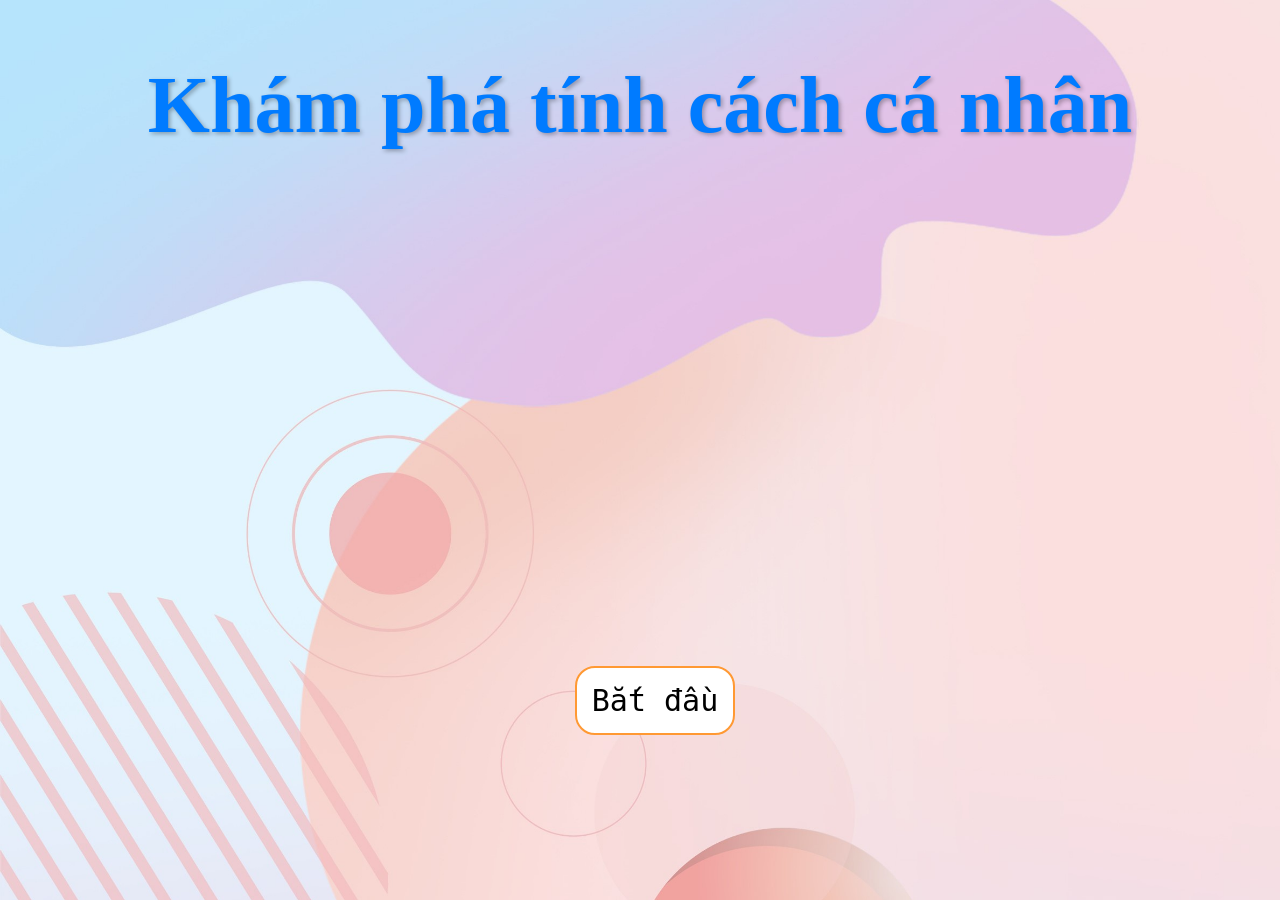
==== index.html @ fa40b41d "update" ====
<html>

    <head>
	<meta charset="UTF-8">
    <meta name="viewport" content="width=device-width, initial-scale=1">
    <title>Kiểm tra tính cách</title>
        <link rel="stylesheet" href="stylesheet.css">
        <link href="https://fonts.googleapis.com/css?family=Roboto+Slab" rel="stylesheet">
    </head>

    <body>
        <div id="wrapper" style="display: block">
            <h1 class="header">Khám phá tính cách cá nhân</h1>
            <div id="form-box">
                <a href="#" class="start-btn">Bắt đầu</a>
            </div>
        </div>

        <div class="quiz">

            <div id="info">
                <div id="score"></div>
                <div id="ques-left">Câu hỏi:1/20</div>
            </div>
            <div id="ques-view">
            </div>
            <div class="question">
            <h1>Câu hỏi</h1>
            </div>

            <div class="choice">
                <div class="options"><input type="radio" name="options" value="0" id="opt0"><label for="opt0" id="lb0">Option1</label></div>
                <div class="options"><input type="radio" name="options" value="1" id="opt1"><label for="opt1" id="lb1">Option2</label></div>
                <div class="options"><input type="radio" name="options" value="2" checked="checked" id="opt2"><label for="opt2" id="lb2">Option3</label></div>
                <div class="options"><input type="radio" name="options" value="3" id="opt3"><label for="opt3" id="lb3">Option4</label></div>
            </div>

             <div class="ans-btn">
                <button type="button" class="submit-answer">Xác nhận</button>
                 <a href="#" type="button" class="view-results">Xem kết quả</a>
            </div>

        </div>

        <div class="final-result">
            <h1>Kết quả kiểm tra tính cách</h1>
            <div class="result-area" style="height: 55%;">
<!--                <div id="chartContainer" style="    height: 200px;-->
<!--    max-width: 300px;-->
<!--    margin-left: -65px;-->
<!--    float: left;-->
<!--    margin-top: 269px;"></div>-->
                <img src="notes.png" class="note"/>
            </div>
            <div>
                <button id="restart">Làm lại</button>
            </div>
        </div>

        <script src="https://ajax.googleapis.com/ajax/libs/jquery/3.3.1/jquery.min.js"></script>
        <script src="script.js"></script>
        <script src="canvasjs.min.js"></script>
    </body>

</html>
---- stylesheet.css ----
body {
    margin: 0px;
    padding: 0px;
}

nav{
/*    background-color: blueviolet;*/
    height: 50px;
    text-align: right;
    color: #fff;
    font-family: sans-serif;
    margin: 0 auto;

}

.header {
    height: 60%;
    padding-top: 60px;
    font-size: 5em;
    font-weight: bold;
    color: #007bff;
    text-shadow: 2px 2px 4px rgba(0, 0, 0, 0.3);

}
nav li{
    display: inline-block;
    margin-right: 30px;
    padding: 15px;
    font-size: 20;
}

.mail{
    text-decoration: none;
    color: #fff;
    cursor: pointer;
}
#about{
    cursor: pointer;
}

#wrapper{
    background-image: url("background-3.jpg");
    /*background-image: url(background-1.jpg);*/
    background-size: cover;
    height: 100vh;
    text-align: center;
}

#form-box{
/*    background-color: aqua;*/
    padding:1%;
    display: flex;
    align-items: center;
    justify-content: center;
}

.start-btn{
    text-decoration: none;
    color: black;
    background-color:#fff;
    margin-left: 30px;
    border: 2px solid #FF9933;
    padding: 15px;
    border-radius: 20px;
    font-family: monospace;
    font-size: 30px;
/*    letter-spacing: 1.5px;*/
/*    font-weight: 400;*/
    transition: background-color 0.3s,border 0.2s, color 0.2s;
}

.start-btn:hover{
    background-color: #FF9933;
    color:#fff;
    cursor: pointer;
/*    width: 120px;*/
    font-size: 33px;
}

#language{
    background-color:white;
    padding:12px;
    border-radius: 5px;
    cursor:pointer;
    border:2px solid black;


}

#language:hover{
    background-color:#fff;
}

#language option{


}

.quiz{
    background-image: url("background-3.jpg");
    background-size: cover;
    height: 100vh;
    text-align: center;
}

.note {
    width: 80%;
}

#info{
    height:25px;

}

#score{
    width:50%;
    float:left;
    font-size: 25px;

}

#ques-left{
    width:50%;
    float:left;
    font-size:30px;
    margin-top: 50px;
}

#ques-view{
/*    background-color:aqua;*/
    height: 35px;
    margin-top: 10px;
    padding: 2px;
}
.ques-circle{
    float: left;
    border-radius: 50%;
    width: 35px;
    height: 90%;
    margin-left: 10px;
    margin-top: 10px;
}
.correct{
    background-color: #2ecc71;
}
.incorrect{
    background-color: #fc5c65;
    color: #fff;
}

.question{
/*    background-color: antiquewhite;*/
    font-family: 'Roboto Slab', sans-serif;
    letter-spacing: .13em;
}
.options{
    display: inline-block;
    margin-left: 30%;
    font-size: 25px;
    font-weight: 100;
    margin-top: 20px;
    text-align: left;
    width: 100%;
}

 input[type=radio] {
     border: 5px solid white;
     width: 20px;
     height: 1.3em;
     float: left;
     margin-top: 7px;
}

.ans-btn{
    display: flex;
    align-items: center;
    justify-content: center;
    padding: 2%;
}

.submit-answer{
    background-color:white;
    border: 2px solid #FF9933;
    padding: 15px;
    font-size: 20px;
    border-radius: 20px;
    font-family: monospace;
    transition: background-color 0.3s,border 0.2s, color 0.2s;
}

.submit-answer:hover{

    background-color: #FF9933;
    padding: 16px;
    color: #fff;
    cursor: pointer;
    border-radius: 20px;
}

.view-results{
    text-decoration: none;
    color: black;
    background-color:white;
    border: 2px solid #FF9933;
    padding: 15px;
    border-radius: 20px;
    font-family: monospace;
    transition: background-color 0.3s,border 0.2s, color 0.2s;
    font-size: 35px;
}

.view-results:hover{
    background-color: #FF9933;
    padding: 16px;
    color: #fff;
    cursor: pointer;
    border-radius: 20px;
}

.choice {
    width: 95%;
    height: 50%;
}

/*Final Results*/

.final-result{

    text-align: center;
    padding: 10px;
    font-size: 1.5em;
    height: 100vh;
}
.solved-ques-no{
    padding: 10px;
}

.right-wrong{
    padding: 10px;
}
.remark{
    padding: 5%
}
#restart{
    background-color:#ff9933;
    border: 2px solid #FF9933;
    padding: 15px;
    border-radius: 20px;
    font-size: 80%;
    transition: background-color 0.3s,border 0.2s, color 0.2s;
}

#restart:hover{
    background-color: #FF9933;
    color:#fff;
    cursor: pointer;
/*    width: 120px;*/
    font-size: 90%;
}


@media only screen and (max-width: 1250px) {
    .options{
        margin-left: 8%
    }
}

@media only screen and (max-width: 850px) {
    .options{
        margin-left: 4%;
    }
}

@media only screen and (max-width: 650px) {
    .options{
        display: block;
        margin-top: 3%;

    }
}

@media only screen and (max-width: 550px) {
    .options{
        margin-top: 3%;

    }

    .start-btn{
        display: block;
        margin-top: 25px;
        margin-left: 0px;
    }

    #language{
        display: block;
    }
}

.result-area {
    width: 100%;
    display: inline-block;
}

#chartContainer {
    float: left;
}
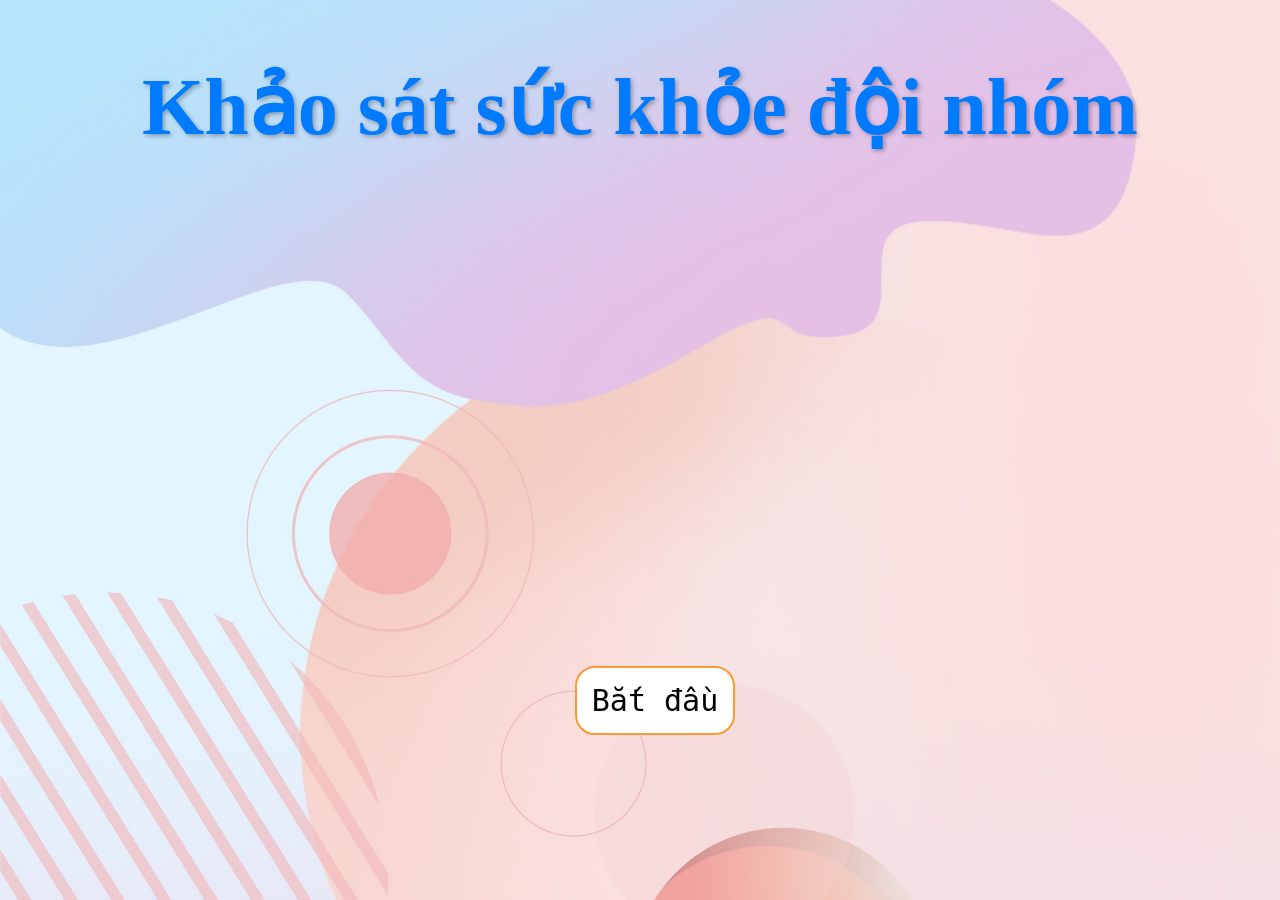
==== commit 394bd889: "khao sat suc khoe doi nhom" ====
--- a/index.html
+++ b/index.html
@@ -3,14 +3,14 @@
     <head>
 	<meta charset="UTF-8">
     <meta name="viewport" content="width=device-width, initial-scale=1">
-    <title>Kiểm tra tính cách</title>
+    <title>Khảo sát sức khỏe đội nhóm</title>
         <link rel="stylesheet" href="stylesheet.css">
         <link href="https://fonts.googleapis.com/css?family=Roboto+Slab" rel="stylesheet">
     </head>
 
     <body>
         <div id="wrapper" style="display: block">
-            <h1 class="header">Khám phá tính cách cá nhân</h1>
+            <h1 class="header">Khảo sát sức khỏe đội nhóm</h1>
             <div id="form-box">
                 <a href="#" class="start-btn">Bắt đầu</a>
             </div>
@@ -20,19 +20,17 @@
 
             <div id="info">
                 <div id="score"></div>
-                <div id="ques-left">Câu hỏi:1/20</div>
+                <div id="ques-left">Câu hỏi:1/40</div>
             </div>
             <div id="ques-view">
             </div>
             <div class="question">
-            <h1>Câu hỏi</h1>
+            <h1 class="question-text">Câu hỏi</h1>
             </div>
 
             <div class="choice">
-                <div class="options"><input type="radio" name="options" value="0" id="opt0"><label for="opt0" id="lb0">Option1</label></div>
-                <div class="options"><input type="radio" name="options" value="1" id="opt1"><label for="opt1" id="lb1">Option2</label></div>
-                <div class="options"><input type="radio" name="options" value="2" checked="checked" id="opt2"><label for="opt2" id="lb2">Option3</label></div>
-                <div class="options"><input type="radio" name="options" value="3" id="opt3"><label for="opt3" id="lb3">Option4</label></div>
+                <div class="options"><input type="radio" name="options" value="0" id="opt0"><label for="opt0" id="lb0">Có</label></div>
+                <div class="options"><input type="radio" name="options" value="1" id="opt1"><label for="opt1" id="lb1">Không</label></div>
             </div>
 
              <div class="ans-btn">
@@ -43,14 +41,11 @@
         </div>
 
         <div class="final-result">
-            <h1>Kết quả kiểm tra tính cách</h1>
-            <div class="result-area" style="height: 55%;">
-<!--                <div id="chartContainer" style="    height: 200px;-->
-<!--    max-width: 300px;-->
-<!--    margin-left: -65px;-->
-<!--    float: left;-->
-<!--    margin-top: 269px;"></div>-->
-                <img src="notes.png" class="note"/>
+            <h1>Kết quả sức khỏe đội nhóm</h1>
+            <div class="result-area" style="height: 65%;">
+                <div id="radarChart" style="height: 350px; max-width: 920px;">
+                    <canvas id="canvas"></canvas>
+                </div>
             </div>
             <div>
                 <button id="restart">Làm lại</button>
@@ -58,8 +53,8 @@
         </div>
 
         <script src="https://ajax.googleapis.com/ajax/libs/jquery/3.3.1/jquery.min.js"></script>
+        <script src="chart.js"></script>
         <script src="script.js"></script>
-        <script src="canvasjs.min.js"></script>
     </body>
 
 </html>
--- a/stylesheet.css
+++ b/stylesheet.css
@@ -54,6 +54,11 @@
     justify-content: center;
 }
 
+.question-text {
+    width: 50%;
+    margin: auto;
+}
+
 .start-btn{
     text-decoration: none;
     color: black;
@@ -83,18 +88,12 @@
     border-radius: 5px;
     cursor:pointer;
     border:2px solid black;
-
-
 }
 
 #language:hover{
     background-color:#fff;
 }
 
-#language option{
-
-
-}
 
 .quiz{
     background-image: url("background-3.jpg");
@@ -104,7 +103,8 @@
 }
 
 .note {
-    width: 80%;
+    width: 70%;
+    float: right;
 }
 
 #info{
@@ -152,6 +152,7 @@
 /*    background-color: antiquewhite;*/
     font-family: 'Roboto Slab', sans-serif;
     letter-spacing: .13em;
+    display: inline-block;
 }
 .options{
     display: inline-block;
@@ -219,7 +220,7 @@
 
 .choice {
     width: 95%;
-    height: 50%;
+    height: 40%;
 }
 
 /*Final Results*/
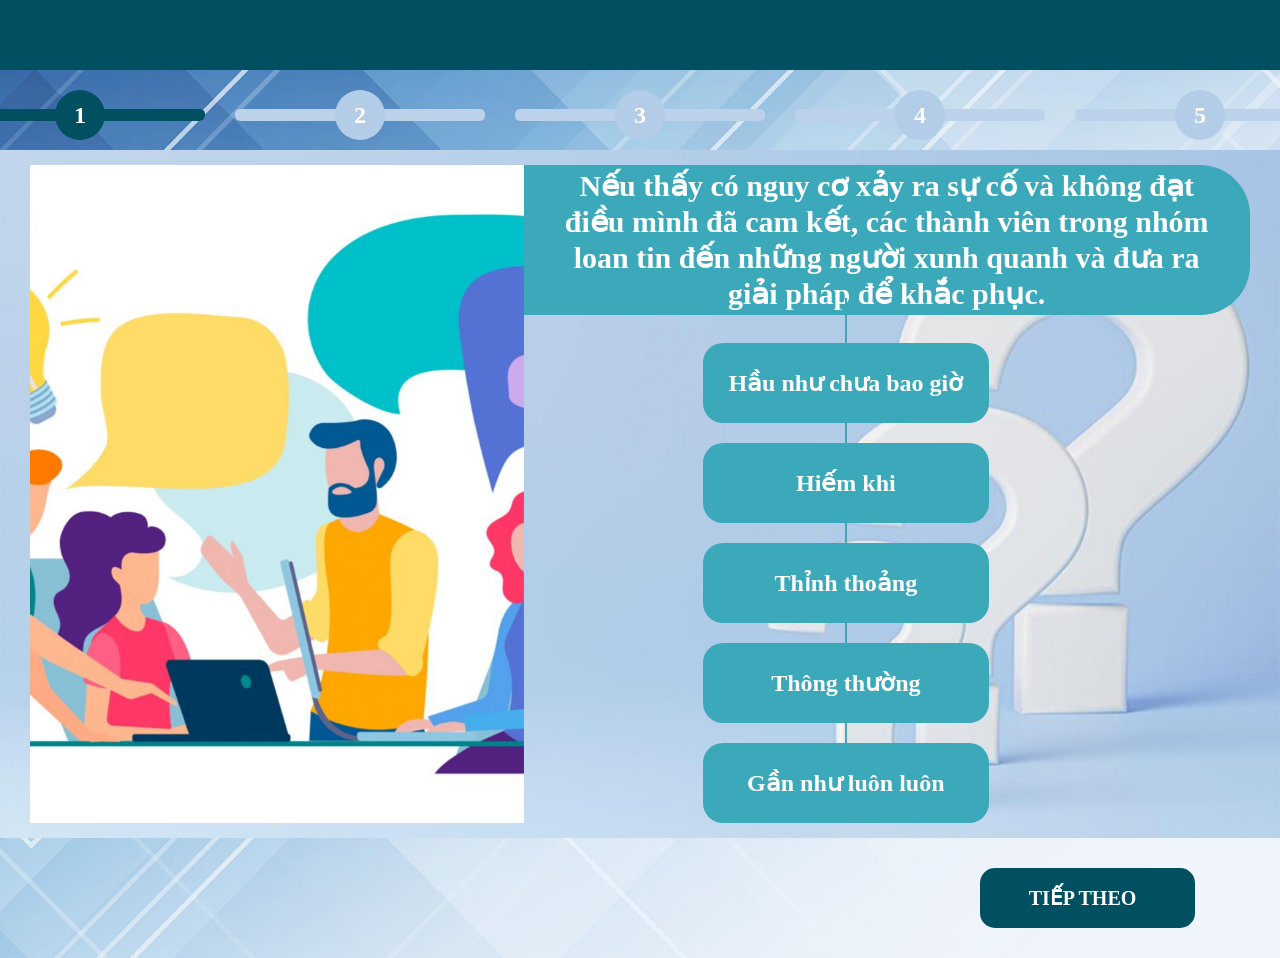
==== commit 7a8cfc72: "change the name file" ====
--- a/index.html
+++ b/index.html
@@ -1,60 +1,327 @@
-<html>
-
-    <head>
-	<meta charset="UTF-8">
-    <meta name="viewport" content="width=device-width, initial-scale=1">
-    <title>Khảo sát sức khỏe đội nhóm</title>
-        <link rel="stylesheet" href="stylesheet.css">
-        <link href="https://fonts.googleapis.com/css?family=Roboto+Slab" rel="stylesheet">
-    </head>
-
-    <body>
-        <div id="wrapper" style="display: block">
-            <h1 class="header">Khảo sát sức khỏe đội nhóm</h1>
-            <div id="form-box">
-                <a href="#" class="start-btn">Bắt đầu</a>
-            </div>
-        </div>
-
-        <div class="quiz">
-
-            <div id="info">
-                <div id="score"></div>
-                <div id="ques-left">Câu hỏi:1/40</div>
-            </div>
-            <div id="ques-view">
-            </div>
-            <div class="question">
-            <h1 class="question-text">Câu hỏi</h1>
-            </div>
-
-            <div class="choice">
-                <div class="options"><input type="radio" name="options" value="0" id="opt0"><label for="opt0" id="lb0">Có</label></div>
-                <div class="options"><input type="radio" name="options" value="1" id="opt1"><label for="opt1" id="lb1">Không</label></div>
-            </div>
-
-             <div class="ans-btn">
-                <button type="button" class="submit-answer">Xác nhận</button>
-                 <a href="#" type="button" class="view-results">Xem kết quả</a>
-            </div>
-
-        </div>
-
-        <div class="final-result">
-            <h1>Kết quả sức khỏe đội nhóm</h1>
-            <div class="result-area" style="height: 65%;">
-                <div id="radarChart" style="height: 350px; max-width: 920px;">
-                    <canvas id="canvas"></canvas>
-                </div>
-            </div>
-            <div>
-                <button id="restart">Làm lại</button>
-            </div>
-        </div>
-
-        <script src="https://ajax.googleapis.com/ajax/libs/jquery/3.3.1/jquery.min.js"></script>
-        <script src="chart.js"></script>
-        <script src="script.js"></script>
-    </body>
-
+<!DOCTYPE html>
+<html lang="en">
+<head>
+    <meta http-equiv="Content-Type" content="text/html; charset=UTF-8">
+
+    <meta name="viewport" content="width=device-width, initial-scale=1.0">
+    <title>Khảo sát - GemGlobal</title>
+    <!-- Bootstrap -->
+    <link rel="stylesheet" href="./Quiz_files/bootstrap.min.css">
+
+    <!-- Font Awesome -->
+<!--    <link rel="stylesheet" href="./Quiz_files/all-font-aware.min.css">-->
+
+    <!-- Custom Style -->
+    <link rel="stylesheet" href="./Quiz_files/style.css">
+
+    <!-- animation -->
+    <link rel="stylesheet" href="./Quiz_files/animation.css">
+
+    <!-- Responsive -->
+    <link rel="stylesheet" href="./Quiz_files/responsive.css">
+    <!-- thankyou -->
+    <link rel="stylesheet" href="./Quiz_files/thankyou.css">
+<body>
+<main class="overflow-hidden">
+    <!-- Header -->
+    <header>
+        <a href="https://gemglobal.edu.vn/" class="logo">
+            <img src="https://gemglobal.edu.vn/wp-content/uploads/2022/12/gem.png" alt="">
+        </a>
+    </header>
+    <section class="stepBarArea">
+
+        <!-- Step Bar -->
+        <div class="stepsBar">
+            <div class="stepSingle active">
+                <span>1</span>
+                <div class="bar">
+                    <div class="fill"></div>
+                </div>
+            </div>
+            <div class="stepSingle">
+                <span>2</span>
+                <div class="bar">
+                    <div class="fill"></div>
+                </div>
+            </div>
+            <div class="stepSingle">
+                <span>3</span>
+                <div class="bar">
+                    <div class="fill"></div>
+                </div>
+            </div>
+            <div class="stepSingle">
+                <span>4</span>
+                <div class="bar">
+                    <div class="fill"></div>
+                </div>
+            </div>
+            <div class="stepSingle">
+                <span>5</span>
+                <div class="bar">
+                    <div class="fill"></div>
+                </div>
+            </div>
+        </div>
+    </section>
+
+    <!-- Steps Start -->
+    <section class="steps">
+        <div class="row">
+            <!-- Side Image -->
+            <div class="col-md-5 tab-none">
+                <div class="sideImg">
+                    <img src="./Quiz_files/teamwork.jpg" alt="Avatar">
+                </div>
+            </div>
+            <div class="col-md-7">
+                <!-- Form Start -->
+                <form novalidate="" onsubmit="return false" class="show-section" id="stepForm">
+                    <!-- Step 1 -->
+                    <fieldset id="step1" style="">
+                        <!-- QUestion -->
+                        <h1 class="question">
+                            Nếu thấy có nguy cơ xảy ra sự cố và không đạt điều mình đã cam kết, các thành viên trong
+                            nhóm loan tin đến những người xunh quanh và đưa ra giải pháp để khắc phục.
+                        </h1>
+
+                        <!-- Options -->
+                        <div class="options">
+                            <div class="option animate first-option">
+                                <input type="radio" name="op1" value="never">
+                                <label>Hầu như chưa bao giờ</label>
+                            </div>
+                            <div class="option animate delay-100">
+                                <input type="radio" name="op1" value="rarely">
+                                <label>Hiếm khi</label>
+                            </div>
+                            <div class="option animate delay-200">
+                                <input type="radio" name="op1" value="sometimes">
+                                <label>Thỉnh thoảng</label>
+                            </div>
+                            <div class="option animate delay-300">
+                                <input type="radio" name="op1" value="usually">
+                                <label>Thông thường</label>
+                            </div>
+                            <div class="option animate delay-400">
+                                <input type="radio" name="op1" value="always">
+                                <label>Gần như luôn luôn</label>
+                            </div>
+                        </div>
+                    </fieldset>
+
+                    <!-- Step 2 -->
+                    <fieldset id="step2" style="display: none;">
+                        <!-- QUestion -->
+                        <h1 class="question">Các thành viên trong nhóm sẵn sàng đặt câu hỏi về mức độ cam kết / sự nhận
+                            trách nhiệm của thành viên khác</h1>
+
+                        <!-- Options -->
+                        <div class="options">
+                            <div class="option animate first-option">
+                                <input type="radio" name="op1" value="never">
+                                <label>Hầu như chưa bao giờ</label>
+                            </div>
+                            <div class="option animate delay-100">
+                                <input type="radio" name="op1" value="rarely">
+                                <label>Hiếm khi</label>
+                            </div>
+                            <div class="option animate delay-200">
+                                <input type="radio" name="op1" value="sometimes">
+                                <label>Thỉnh thoảng</label>
+                            </div>
+                            <div class="option animate delay-300">
+                                <input type="radio" name="op1" value="usually">
+                                <label>Thông thường</label>
+                            </div>
+                            <div class="option animate delay-400">
+                                <input type="radio" name="op1" value="always">
+                                <label>Gần như luôn luôn</label>
+                            </div>
+                        </div>
+                    </fieldset>
+                    <!-- Step 3 -->
+                    <fieldset id="step3" style="display: none;">
+                        <!-- QUestion -->
+                        <h1 class="question">
+                            Các thành viên trong nhóm có cảm thấy chịu trách nhiệm về kết quả chung của nhóm.
+                        </h1>
+
+                        <!-- Options -->
+                        <div class="options">
+                            <div class="option animate first-option">
+                                <input type="radio" name="op1" value="never">
+                                <label>Hầu như chưa bao giờ</label>
+                            </div>
+                            <div class="option animate delay-100">
+                                <input type="radio" name="op1" value="rarely">
+                                <label>Hiếm khi</label>
+                            </div>
+                            <div class="option animate delay-200">
+                                <input type="radio" name="op1" value="sometimes">
+                                <label>Thỉnh thoảng</label>
+                            </div>
+                            <div class="option animate delay-300">
+                                <input type="radio" name="op1" value="usually">
+                                <label>Thông thường</label>
+                            </div>
+                            <div class="option animate delay-400">
+                                <input type="radio" name="op1" value="always">
+                                <label>Gần như luôn luôn</label>
+                            </div>
+                        </div>
+                    </fieldset>
+
+                    <!-- Step 4 -->
+                    <fieldset id="step4" style="display: none;">
+                        <!-- QUestion -->
+                        <h1 class="question">Nhóm trưởng/ các thành viên trong nhóm khuyến khich/ ghi nhận việc phản hồi
+                            cởi mở và trao đổi thắng thắn.</h1>
+
+                        <!-- Options -->
+                        <div class="options">
+                            <div class="option animate first-option">
+                                <input type="radio" name="op1" value="never">
+                                <label>Hầu như chưa bao giờ</label>
+                            </div>
+                            <div class="option animate delay-100">
+                                <input type="radio" name="op1" value="rarely">
+                                <label>Hiếm khi</label>
+                            </div>
+                            <div class="option animate delay-200">
+                                <input type="radio" name="op1" value="sometimes">
+                                <label>Thỉnh thoảng</label>
+                            </div>
+                            <div class="option animate delay-300">
+                                <input type="radio" name="op1" value="usually">
+                                <label>Thông thường</label>
+                            </div>
+                            <div class="option animate delay-400">
+                                <input type="radio" name="op1" value="always">
+                                <label>Gần như luôn luôn</label>
+                            </div>
+                        </div>
+                    </fieldset>
+                    <!-- Step 5 -->
+                    <fieldset id="step5" style="display: none;">
+                        <!-- QUestion -->
+                        <h1 class="question">
+                            Nếu thấy có nguy cơ xảy ra sự cố và không đạt điều mình đã cam kết, các thành viên trong
+                            nhóm loan tin đến những người xunh quanh và đưa ra giải pháp để khắc phục.
+                        </h1>
+
+                        <!-- Options -->
+                        <div class="options">
+                            <div class="option animate first-option">
+                                <input type="radio" name="op1" value="never">
+                                <label>Hầu như chưa bao giờ</label>
+                            </div>
+                            <div class="option animate delay-100">
+                                <input type="radio" name="op1" value="rarely">
+                                <label>Hiếm khi</label>
+                            </div>
+                            <div class="option animate delay-200">
+                                <input type="radio" name="op1" value="sometimes">
+                                <label>Thỉnh thoảng</label>
+                            </div>
+                            <div class="option animate delay-300">
+                                <input type="radio" name="op1" value="usually">
+                                <label>Thông thường</label>
+                            </div>
+                            <div class="option animate delay-400">
+                                <input type="radio" name="op1" value="always">
+                                <label>Gần như luôn luôn</label>
+                            </div>
+                        </div>
+                    </fieldset>
+                </form>
+            </div>
+        </div>
+    </section>
+
+    <!-- Footer -->
+    <footer>
+        <!-- Step 1 Next Prev -->
+        <div class="nextPrev" style="">
+            <button type="button" class="next" id="step1btn">
+                Tiếp theo<i class="fa-solid fa-arrow-right"></i>
+            </button>
+        </div>
+        <!-- Step 2 Next Prev -->
+        <div class="nextPrev" style="display: none;">
+            <button type="button" class="prev">
+                <i class="fa-solid fa-arrow-left"></i>Quay lại
+            </button>
+            <button type="button" class="next" id="step2btn">
+                Tiếp theo<i class="fa-solid fa-arrow-right"></i>
+            </button>
+        </div>
+        <!-- Step 3 Next Prev -->
+        <div class="nextPrev" style="display: none;">
+            <button type="button" class="prev">
+                <i class="fa-solid fa-arrow-left"></i>Quay lại
+            </button>
+            <button type="button" class="next" id="step3btn">
+                Tiếp theo<i class="fa-solid fa-arrow-right"></i>
+            </button>
+        </div>
+        <!-- Step 4 Next Prev -->
+        <div class="nextPrev" style="display: none;">
+            <button type="button" class="prev">
+                <i class="fa-solid fa-arrow-left"></i>Quay lại
+            </button>
+            <button type="button" class="next" id="step4btn">
+                Tiếp theo<i class="fa-solid fa-arrow-right"></i>
+            </button>
+        </div>
+        <!-- Step 5 Next Prev -->
+        <div class="nextPrev" style="display: none;">
+            <button type="button" class="prev">
+                <i class="fa-solid fa-arrow-left"></i>Quay lại
+            </button>
+            <button type="button" class="next" id="sub">
+                Submit<svg xmlns="http://www.w3.org/2000/svg" viewBox="0 0 448 512"><!--!Font Awesome Free 6.5.1 by @fontawesome - https://fontawesome.com License - https://fontawesome.com/license/free Copyright 2024 Fonticons, Inc.--><path d="M438.6 278.6c12.5-12.5 12.5-32.8 0-45.3l-160-160c-12.5-12.5-32.8-12.5-45.3 0s-12.5 32.8 0 45.3L338.8 224 32 224c-17.7 0-32 14.3-32 32s14.3 32 32 32l306.7 0L233.4 393.4c-12.5 12.5-12.5 32.8 0 45.3s32.8 12.5 45.3 0l160-160z"/></svg>
+            </button>
+        </div>
+    </footer>
+</main>
+
+<!-- result -->
+<div class="loadingresult">
+    <img src="./Quiz_files/loading.gif" alt="loading">
+</div>
+
+<div class="thankyou-page">
+    <header class="thankyouheader">
+        <h2>Quiz has been taken</h2>
+    </header>
+    <main class="thankyou-page-inner">
+        <img src="./Quiz_files/thankyou-check.png" alt="">
+        <span>Your answer has been submitted</span>
+        <h1>Thankyou for taking Quiz</h1>
+        <div class="subscribe">
+            <input type="text" placeholder="Your Email">
+            <button type="button">subscribe now</button>
+        </div>
+    </main>
+</div>
+
+<!-- Errors -->
+<div id="error"></div>
+
+<!-- Bootstrap JS -->
+<script src="./Quiz_files/bootstrap.min.js.download"></script>
+
+<!-- jQuery -->
+<script src="./Quiz_files/jquery-3.7.1.min.js.download"></script>
+
+<!-- ThankyouJS -->
+<script src="./Quiz_files/thankyou.js.download"></script>
+
+<!-- Custom JS -->
+<script src="./Quiz_files/custom.js.download"></script>
+
+
+</body>
 </html>
--- a/Quiz_files/style.css
+++ b/Quiz_files/style.css
@@ -0,0 +1,279 @@
+
+:root {
+    --primary-color: #005061;
+    --text-color: rgb(0, 0, 0);
+}
+
+body {
+    width: 100%;
+    height: auto;
+    font-family: "SF Pro Display";
+}
+
+main {
+    width: 100%;
+    min-height: 100vh;
+    background-image: url(../Quiz_files/bg.png);
+    background-color: rgb(179, 206, 233);
+    background-size: cover;
+    position: relative;
+    display: flex;
+    flex-direction: column;
+}
+
+header,
+footer {
+    width: 100%;
+    padding: 0 85px;
+}
+
+header {
+    min-height: 70px;
+    display: grid;
+    place-content: center;
+    justify-content: start;
+    background: var(--primary-color);
+}
+
+.stepsBar {
+    width: 100%;
+    display: flex;
+    gap: 30px;
+    justify-content: center;
+    align-items: center;
+    margin-top: 10px;
+}
+
+.stepsBar .stepSingle {
+    width: 250px;
+    height: auto;
+    position: relative;
+}
+
+.stepSingle span {
+    border-radius: 50%;
+    background-color: rgb(179, 205, 232);
+    width: 50px;
+    height: 50px;
+    position: absolute;
+    top: 50%;
+    left: 50%;
+    transform: translate(-50%, -50%);
+    display: grid;
+    place-content: center;
+    font-size: 24px;
+    font-family: "SF Pro Display";
+    color: rgb(255, 255, 255);
+    font-weight: bold;
+    transition: 0.5s cubic-bezier(0.445, 0.05, 0.55, 0.95);
+}
+
+.stepSingle .bar {
+    width: 100%;
+    border-radius: 5px;
+    background-color: rgb(188, 210, 234);
+    height: 12px;
+}
+
+.bar .fill {
+    width: 0%;
+    margin: 0 auto;
+    background-color: var(--primary-color);
+    border-radius: inherit;
+    height: 100%;
+    transition: 0.5s cubic-bezier(0.445, 0.05, 0.55, 0.95);
+}
+
+.active .bar .fill {
+    width: 100% !important;
+}
+
+.active span {
+    background-color: var(--primary-color);
+}
+
+.steps {
+    flex: 1;
+    width: 100%;
+    height: 100%;
+    background-image: url(../Quiz_files/opBG.jpg);
+    background-size: cover;
+}
+
+.sideImg {
+    width: 100%;
+    height: 100%;
+    position: relative;
+    z-index: 100;
+}
+
+.sideImg img {
+    width: 100%;
+    height: 100%;
+    object-fit: cover;
+}
+
+form {
+    width: 100%;
+}
+
+.question {
+    --left-minus: -25px;
+    background-color: rgb(59, 169, 186);
+    width: calc(100% - var(--left-minus));
+    height: 135px;
+    border-top-right-radius: 50px;
+    border-bottom-right-radius: 50px;
+    display: grid;
+    place-content: center;
+    text-align: center;
+    position: relative;
+    left: var(--left-minus);
+    padding: 0 40px;
+    font-size: 20px;
+    font-family: "SF Pro Display";
+    color: rgb(255, 255, 255);
+    font-weight: 800;
+}
+
+.options {
+    display: flex;
+    align-items: center;
+    justify-content: space-between;
+    flex-wrap: wrap;
+    width: 80%;
+    margin: 0 auto;
+}
+
+.options .option {
+    position: relative;
+    display: grid;
+    place-content: center;
+    margin-top: 15px;
+    width: 51%;
+    height: 45px;
+    text-align: center;
+    margin-left: 15%;
+}
+
+.option::before {
+    content: "";
+    position: absolute;
+    top: -15px;
+    left: 50%;
+    transform: translate(-50%, 0);
+    background-color: rgb(59, 169, 186);
+    width: 2px;
+    height: 30px;
+    z-index: 10;
+}
+
+.option.first-option::before {
+    top: -40px;
+    height: 40px;
+}
+
+.options input {
+    -webkit-appearance: none;
+    position: absolute;
+    top: 0;
+    left: 0;
+    width: 100%;
+    height: 100%;
+    border-radius: 20px;
+    background-color: rgb(59, 169, 186);
+    cursor: pointer;
+    z-index: 20;
+    border: solid 2px transparent;
+
+    transition: 0.5s;
+}
+
+.option label {
+    font-size: 19px;
+    position: relative;
+    font-family: "SF Pro Display";
+    color: rgb(255, 255, 255);
+    font-weight: bold;
+    z-index: 30;
+    transition: 0.5s;
+    pointer-events: none;
+}
+
+.options input:checked {
+    border-color: var(--primary-color);
+}
+
+.options input:checked ~ label {
+    color: var(--primary-color);
+}
+
+footer {
+    min-height: 120px;
+    display: grid;
+    align-content: center;
+}
+
+.nextPrev {
+    display: inline-block;
+    width: 100%;
+    height: auto;
+}
+
+.prev {
+    float: left;
+    border-radius: 15px;
+}
+.next {
+    float: right;
+    border-radius: 15px;
+}
+
+.nextPrev button {
+    background-color: rgb(255, 255, 255);
+    width: 215px;
+    height: 60px;
+    font-size: 20px;
+    color: rgb(124, 120, 120);
+    font-weight: bold;
+    border: 0;
+    text-transform: uppercase;
+}
+
+.nextPrev button.next {
+    background-color: var(--primary-color);
+    color: rgb(255, 255, 255);
+}
+
+.nextPrev button.prev i {
+    margin-right: 10px;
+}
+
+.nextPrev button.next i {
+    margin-left: 10px;
+}
+
+.nextPrev button i {
+    transition: 0.5s;
+}
+
+.nextPrev button.prev:hover i {
+    transform: translateX(-10px);
+}
+
+.nextPrev button.next:hover i {
+    transform: translateX(10px);
+}
+
+#error {
+    position: fixed;
+    top: 20px;
+    left: 20px;
+    z-index: 1000000000;
+}
+
+.stepBarArea {
+    min-height: 80px;
+    display: grid;
+    place-content: center;
+}
--- a/Quiz_files/animation.css
+++ b/Quiz_files/animation.css
@@ -0,0 +1,58 @@
+.animate {
+    animation: slideLeft 1s forwards cubic-bezier(0.77, 0, 0.175, 1);
+    opacity: 0;
+}
+
+@keyframes slideLeft {
+    from {
+        opacity: 0;
+        transform: translateX(-100%);
+    }
+    to {
+        opacity: 1;
+        transform: translateX(0);
+    }
+}
+
+.animateReverse {
+    animation: slideLeftReverse 1s forwards cubic-bezier(0.77, 0, 0.175, 1);
+    opacity: 1;
+}
+
+@keyframes slideLeftReverse {
+    to {
+        opacity: 0;
+        transform: translateX(100%);
+    }
+    from {
+        opacity: 1;
+        transform: translateX(0);
+    }
+}
+
+.delay-100 {
+    animation-delay: 100ms;
+}
+
+.delay-200 {
+    animation-delay: 200ms;
+}
+
+.delay-300 {
+    animation-delay: 300ms;
+}
+
+.questionMark {
+    animation: reveal 1s forwards cubic-bezier(0.25, 0.46, 0.45, 0.94);
+}
+
+@keyframes reveal {
+    from {
+        transform: scale(0);
+        opacity: 0;
+    }
+    to {
+        transform: scale(1);
+        opacity: 1;
+    }
+}
--- a/Quiz_files/responsive.css
+++ b/Quiz_files/responsive.css
@@ -0,0 +1,134 @@
+@media (min-width: 1600px) {
+}
+
+@media (max-width: 1440px) {
+    .stepSingle {
+        width: 230px;
+    }
+
+    .steps {
+        padding: 15px 30px;
+    }
+
+    .question {
+        height: 150px;
+        font-size: 30px;
+    }
+
+    .options .option {
+        margin-top: 20px;
+        height: 80px;
+    }
+
+    .option label {
+        font-size: 24px;
+    }
+
+    .options .option::before {
+        height: 45px;
+        top: -45px;
+    }
+}
+
+@media (max-width: 1200px) {
+    .stepsBar .stepSingle {
+        width: 150px;
+    }
+
+    .stepSingle span {
+        font-size: 18px;
+        width: 35px;
+        height: 35px;
+    }
+
+    .question {
+        height: 100px;
+        font-size: 24px;
+    }
+
+    .options .option {
+        margin-top: 10px;
+        height: 60px;
+    }
+
+    .option label {
+        font-size: 18px;
+    }
+
+    .options .option::before {
+        height: 35px;
+        top: -35px;
+    }
+}
+
+@media (max-width: 992px) {
+    .question {
+        font-size: 20px;
+    }
+}
+
+@media (max-width: 768px) {
+    .tab-none {
+        display: none;
+    }
+
+    form {
+        width: 100%;
+    }
+
+    .question {
+        border-radius: 50px;
+        --left-minus: 0px;
+    }
+
+    .stepsBar .stepSingle {
+        width: 100px;
+    }
+}
+
+@media (max-width: 576px) {
+    header {
+        min-height: 100px;
+    }
+
+    header,
+    footer {
+        padding: 10px;
+    }
+
+    .stepsBar .stepSingle {
+        width: 80px;
+    }
+
+    .stepSingle span {
+        font-size: 15px;
+        width: 25px;
+        height: 25px;
+    }
+}
+
+@media (max-width: 480px) {
+    .steps {
+        padding: 20px 0;
+    }
+
+    .options {
+        width: 95%;
+    }
+
+    .nextPrev {
+        flex-wrap: wrap;
+    }
+
+    .nextPrev button {
+        width: 100%;
+    }
+
+    .stepsBar .stepSingle {
+        width: 30px;
+    }
+
+    .stepsBar {
+        gap: 15px;
+    }
+}
--- a/Quiz_files/thankyou.css
+++ b/Quiz_files/thankyou.css
@@ -0,0 +1,203 @@
+.loadingresult
+{
+    position: absolute;
+    top: 0;
+    left: 0;
+    width: 100%;
+    height: 100%;
+    background-color: rgba(226, 226, 226, 0.8);
+    z-index: 100000;
+    transition: 0.5s;
+    display: grid;
+    place-content: center;
+    text-align: center;
+    display: none;
+}
+
+.thankyou-page
+{
+    display: flex;
+    flex-direction: column;
+    min-height: 100vh;
+    background-image: url(../images/bg.jpg);
+    background-size: cover;
+    width: 100%;
+
+    clip-path: circle(0.0% at 50% 50%);
+    pointer-events: none;
+    visibility: hidden;
+    transition: 1s;
+    position: absolute;
+    left: 0;
+    top: 0;
+    z-index: -9999999999;
+    width: 100%;
+    height: 100%;
+}
+
+.thankyou_show
+{
+    pointer-events: all;
+    clip-path: circle(70.7% at 50% 50%);
+    visibility: visible;
+    z-index: 999999999;
+
+}
+.thankyouheader
+{
+    background-color: var(--primary-color);
+    width: 100%;
+    min-height: 100px;
+    text-align: center;
+    display: grid;
+    align-content: center;
+    font-size: 25px;
+    color: rgb(255, 255, 255);
+    font-weight: normal;
+    position: absolute;
+    top: 0;
+    left: 0;
+
+}
+
+.thankyou-page-inner
+{
+    flex: 1;
+    height: 100%;
+    text-align: center;
+    display: grid;
+    place-content: center;
+    padding-top: 30px;
+    padding-bottom: 20px;
+}
+.thankyou-page-inner img
+{
+    width: auto;
+    margin: 0 auto;
+    margin-bottom: 20px;
+}
+.thankyou-page-inner span
+{
+    font-size: 20px;
+    color: rgb(9, 9, 9);
+}
+.thankyou-page-inner h1
+{
+    font-size: 70px;
+    color: rgb(27, 27, 27);
+    font-weight: bold;
+    width: 70%;
+    margin: 0 auto;
+    margin-bottom: 50px;
+}
+.subscribe
+{
+    background-color: rgb(255, 255, 255);
+    width: 70%;
+    height: 85px; 
+    border-radius: 50px;
+    margin: 0 auto;
+    display: flex;
+    overflow: hidden;
+    padding-left: 50px;
+}
+.subscribe input
+{
+    border: 0;
+    width: 70%;
+    height: inherit;
+    font-size: 18px;
+    color: rgb(9, 9, 9);
+    padding-right: 20px;
+}
+.subscribe input:focus
+{
+    outline: none;
+}
+.subscribe button
+{
+    width: 30%;
+    border-radius: inherit;
+    background-color: rgb(75, 75, 75);
+    font-size: 18px;
+    color: rgb(255, 255, 255);
+    border: 0;
+}
+
+
+
+/* responsive */
+
+
+/* large screens */
+@media (min-width: 1600px)
+{
+
+}
+
+
+@media (max-width: 1500px)
+{
+
+}
+
+
+/* Desktops/Laptops */
+@media (max-width: 1200px)
+{
+
+}
+
+/* Laptops */
+@media (max-width: 1024px)
+{
+    .thankyou-page-inner h1
+    {
+        font-size: 50px;
+    }
+    .subscribe input
+    {
+        width: 60%;
+    }
+    .subscribe button
+    {
+        width: 40%;
+    }
+}
+
+/* Tablets */
+@media (max-width: 768px)
+{
+    .thankyou-page-inner span
+    {
+        font-size: 15px;
+    }
+
+
+
+    .thankyou-page-inner h1
+    {
+        width: 90%;
+        font-size: 30px;
+    }
+    .subscribe
+    {
+        width: 90%;
+        padding-left: 20px;
+        height: 60px;
+    }
+    .subscribe input
+    {
+        width: 50%;
+    }
+    .subscribe button
+    {
+        width: 50%;
+    }
+}
+
+/* mobile */
+@media (max-width: 480px)
+{
+
+}
